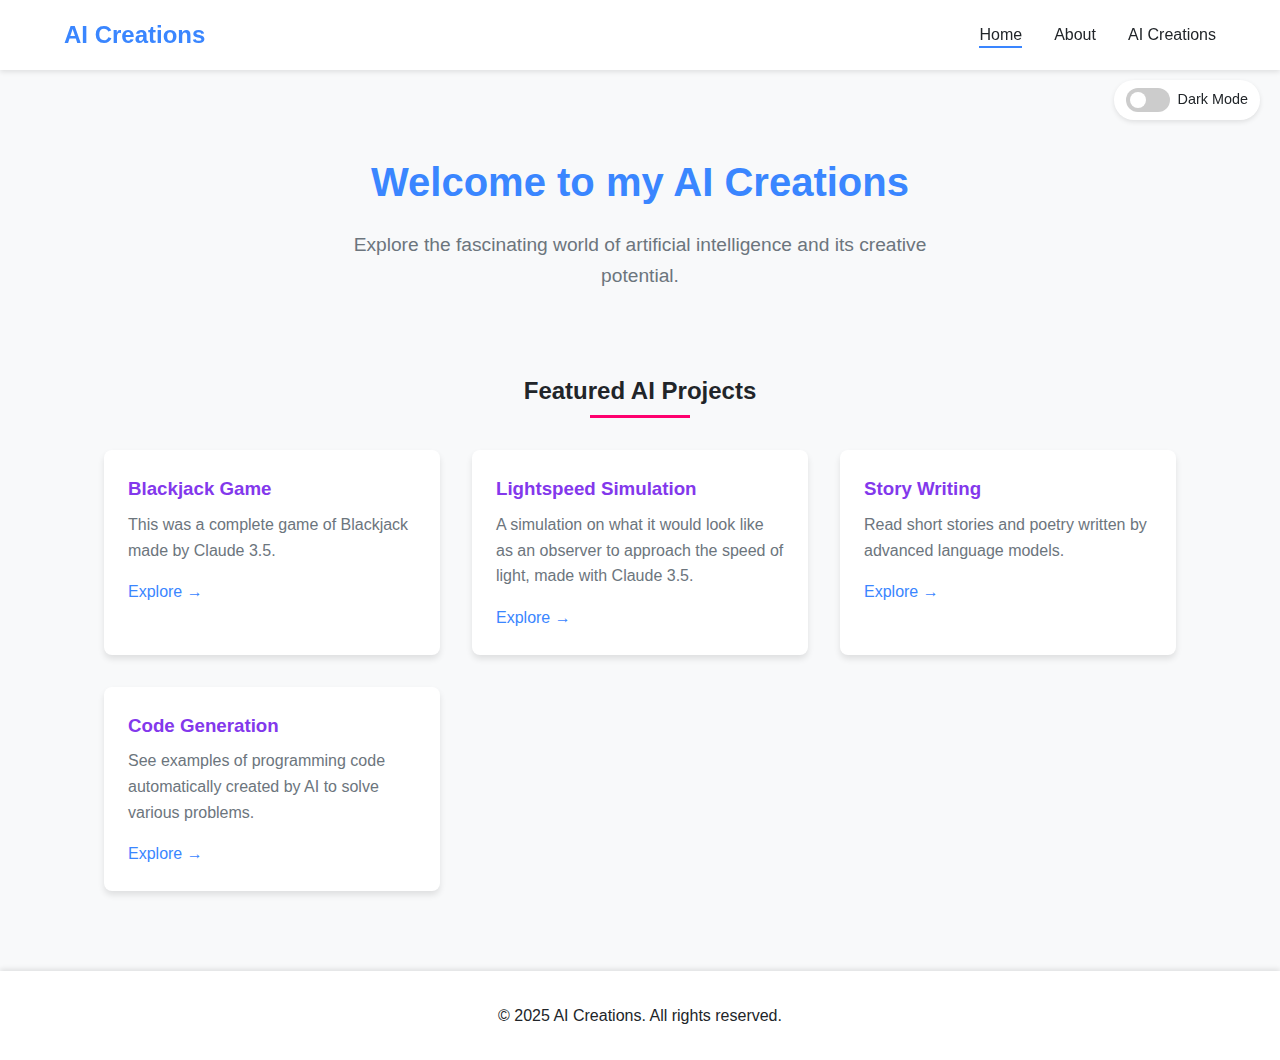
==== index.html @ d7e6d96b "Better Css, Js, and HTML file structure" ====
<!DOCTYPE html>
<html lang="en">
<head>
    <meta charset="UTF-8">
    <meta name="viewport" content="width=device-width, initial-scale=1.0">
    <title>AI Creations - Home</title>
    <link rel="stylesheet" href="ai_webpages/css/styles.css">
    <link rel="stylesheet" href="ai_webpages/css/theme.css">
</head>
<body>
    <header>
        <div class="logo">AI Creations</div>
        <nav id="main-nav">
            <ul class="nav-links">
                <li><a href="#" class="active">Home</a></li>
                <li><a href="about.html">About</a></li>
                <li><a href="ai_webpages/ai_creations.html">AI Creations</a></li>
            </ul>
            <div class="hamburger" id="hamburger-menu">
                <span class="bar"></span>
                <span class="bar"></span>
                <span class="bar"></span>
            </div>
        </nav>
    </header>

    <main>
        <section class="hero">
            <h1>Welcome to my AI Creations</h1>
            <p>Explore the fascinating world of artificial intelligence and its creative potential.</p>
        </section>

        <section class="featured-content">
            <h2>Featured AI Projects</h2>
            <div class="projects-grid">
                <div class="project-card">
                    <h3>Blackjack Game</h3>
                    <p>This was a complete game of Blackjack made by Claude 3.5.</p>
                    <a href="ai_webpages/Blackjack.html" class="project-link">Explore →</a>
                </div>
                <div class="project-card">
                    <h3>Lightspeed Simulation</h3>
                    <p>A simulation on what it would look like as an observer to approach the speed of light, made with Claude 3.5.</p>
                    <a href="ai_webpages/Lightspeed.html" class="project-link">Explore →</a>
                </div>
                <div class="project-card">
                    <h3>Story Writing</h3>
                    <p>Read short stories and poetry written by advanced language models.</p>
                    <a href="story-writing.html" class="project-link">Explore →</a>
                </div>
                <div class="project-card">
                    <h3>Code Generation</h3>
                    <p>See examples of programming code automatically created by AI to solve various problems.</p>
                    <a href="code-generation.html" class="project-link">Explore →</a>
                </div>
            </div>
        </section>
    </main>

    <footer>
        <p>&copy; 2025 AI Creations. All rights reserved.</p>
    </footer>

    <script src="ai_webpages/js/script.js"></script>
    <script src="ai_webpages/js/theme.js"></script>
</body>
</html>
---- ai_webpages/css/styles.css ----
/* Global Styles */
:root {
    --primary-color: #3a86ff;
    --secondary-color: #8338ec;
    --accent-color: #ff006e;
    --background-color: #f8f9fa;
    --text-color: #212529;
    --card-bg-color: white;
    --transition-speed: 0.3s;
}

* {
    margin: 0;
    padding: 0;
    box-sizing: border-box;
}

body {
    font-family: 'Segoe UI', Tahoma, Geneva, Verdana, sans-serif;
    line-height: 1.6;
    color: var(--text-color);
    background-color: var(--background-color);
}

a {
    text-decoration: none;
    color: var(--primary-color);
    transition: color var(--transition-speed) ease;
}

a:hover {
    color: var(--secondary-color);
}

/* Header and Navigation */
header {
    display: flex;
    justify-content: space-between;
    align-items: center;
    padding: 1rem 5%;
    background-color: white;
    box-shadow: 0 2px 5px rgba(0, 0, 0, 0.1);
    position: sticky;
    top: 0;
    z-index: 1000;
}

.logo {
    font-size: 1.5rem;
    font-weight: bold;
    color: var(--primary-color);
}

.nav-links {
    display: flex;
    list-style: none;
}

.nav-links li {
    margin-left: 2rem;
}

.nav-links a {
    color: var(--text-color);
    font-weight: 500;
    position: relative;
}

.nav-links a::after {
    content: '';
    position: absolute;
    bottom: -5px;
    left: 0;
    width: 0;
    height: 2px;
    background-color: var(--primary-color);
    transition: width var(--transition-speed) ease;
}

.nav-links a:hover::after,
.nav-links a.active::after {
    width: 100%;
}

.hamburger {
    display: none;
    cursor: pointer;
}

.bar {
    display: block;
    width: 25px;
    height: 3px;
    margin: 5px auto;
    transition: all var(--transition-speed) ease;
    background-color: var(--text-color);
}

/* Main Content */
main {
    max-width: 1200px;
    margin: 0 auto;
    padding: 2rem 5%;
}

.hero {
    text-align: center;
    padding: 3rem 1rem;
    margin-bottom: 2rem;
}

.hero h1 {
    font-size: 2.5rem;
    margin-bottom: 1rem;
    color: var(--primary-color);
}

.hero p {
    font-size: 1.2rem;
    max-width: 600px;
    margin: 0 auto;
    color: #6c757d;
}

.featured-content h2 {
    text-align: center;
    margin-bottom: 2rem;
    position: relative;
    padding-bottom: 0.5rem;
}

.featured-content h2::after {
    content: '';
    position: absolute;
    bottom: 0;
    left: 50%;
    transform: translateX(-50%);
    width: 100px;
    height: 3px;
    background-color: var(--accent-color);
}

.projects-grid {
    display: grid;
    grid-template-columns: repeat(auto-fit, minmax(250px, 1fr));
    gap: 2rem;
}

.project-card {
    background-color: var(--card-bg-color);
    border-radius: 8px;
    padding: 1.5rem;
    box-shadow: 0 4px 6px rgba(0, 0, 0, 0.1);
    transition: transform var(--transition-speed) ease, box-shadow var(--transition-speed) ease;
}

.project-card:hover {
    transform: translateY(-5px);
    box-shadow: 0 10px 15px rgba(0, 0, 0, 0.1);
}

.project-card h3 {
    color: var(--secondary-color);
    margin-bottom: 0.5rem;
}

.project-card p {
    margin-bottom: 1rem;
    color: #6c757d;
}

.project-link {
    display: inline-block;
    font-weight: 500;
    transition: transform var(--transition-speed) ease;
}

.project-link:hover {
    transform: translateX(5px);
}

/* Footer */
footer {
    text-align: center;
    padding: 2rem;
    background-color: white;
    box-shadow: 0 -2px 5px rgba(0, 0, 0, 0.1);
    margin-top: 3rem;
}

/* Responsive Design */
@media screen and (max-width: 768px) {
    .nav-links {
        position: fixed;
        left: -100%;
        top: 70px;
        flex-direction: column;
        background-color: white;
        width: 100%;
        text-align: center;
        transition: 0.3s;
        box-shadow: 0 10px 15px rgba(0, 0, 0, 0.1);
        padding: 2rem 0;
    }

    .nav-links.active {
        left: 0;
    }

    .nav-links li {
        margin: 1.5rem 0;
    }

    .hamburger {
        display: block;
    }

    .hamburger.active .bar:nth-child(2) {
        opacity: 0;
    }

    .hamburger.active .bar:nth-child(1) {
        transform: translateY(8px) rotate(45deg);
    }

    .hamburger.active .bar:nth-child(3) {
        transform: translateY(-8px) rotate(-45deg);
    }

    .hero h1 {
        font-size: 2rem;
    }

    .hero p {
        font-size: 1rem;
    }
}
---- ai_webpages/css/theme.css ----
:root {
    --primary-color: #3a86ff;
    --secondary-color: #8338ec;
    --accent-color: #ff006e;
    --background-color: #f8f9fa;
    --text-color: #212529;
    --card-bg-color: white;
    --transition-speed: 0.3s;
}

/* Dark Theme Variables */
[data-theme="dark"] {
    --primary-color: #64b5f6;
    --secondary-color: #bb86fc;
    --accent-color: #ff4081;
    --background-color: #121212;
    --text-color: #e0e0e0;
    --card-bg-color: #1e1e1e;
}

/* Dark mode toggle */
.theme-switch-wrapper {
    display: flex;
    align-items: center;
    position: fixed;
    right: 20px;
    top: 80px;
    z-index: 999;
    background-color: var(--card-bg-color);
    padding: 8px 12px;
    border-radius: 30px;
    box-shadow: 0 2px 5px rgba(0, 0, 0, 0.1);
    transition: background-color var(--transition-speed) ease;
}

.theme-switch {
    display: inline-block;
    height: 24px;
    position: relative;
    width: 44px;
    margin-right: 8px;
}

.theme-switch input {
    display: none;
}

.slider {
    background-color: #ccc;
    bottom: 0;
    cursor: pointer;
    left: 0;
    position: absolute;
    right: 0;
    top: 0;
    transition: .4s;
}

.slider:before {
    background-color: #fff;
    bottom: 4px;
    content: "";
    height: 16px;
    left: 4px;
    position: absolute;
    transition: .4s;
    width: 16px;
}

input:checked + .slider {
    background-color: var(--primary-color);
}

input:checked + .slider:before {
    transform: translateX(20px);
}

.slider.round {
    border-radius: 34px;
}

.slider.round:before {
    border-radius: 50%;
}

.theme-label {
    font-size: 0.9rem;
    font-weight: 500;
}

/* Dark mode specific styles */
[data-theme="dark"] header,
[data-theme="dark"] footer,
[data-theme="dark"] .featured-project,
[data-theme="dark"] .project-card,
[data-theme="dark"] .subscribe-section,
[data-theme="dark"] .theme-switch-wrapper {
    background-color: #1e1e1e;
    box-shadow: 0 2px 5px rgba(0, 0, 0, 0.3);
}

[data-theme="dark"] .nav-links a {
    color: #e0e0e0;
}

[data-theme="dark"] .project-image {
    background-color: #2d2d2d;
    color: #888;
}

[data-theme="dark"] .project-category {
    background-color: rgba(100, 181, 246, 0.2);
}

[data-theme="dark"] .featured-badge {
    background-color: rgba(255, 64, 129, 0.2);
}

[data-theme="dark"] .category-tab {
    background-color: #1e1e1e;
    border-color: #64b5f6;
    color: #e0e0e0;
}

[data-theme="dark"] .category-tab.active,
[data-theme="dark"] .category-tab:hover {
    background-color: #64b5f6;
    color: #121212;
}

[data-theme="dark"] .subscribe-form input {
    background-color: #2d2d2d;
    border-color: #444;
    color: #e0e0e0;
}

@media screen and (max-width: 768px) {
    .theme-switch-wrapper {
        top: auto;
        bottom: 20px;
    }
    
    [data-theme="dark"] .nav-links {
        background-color: #1e1e1e;
    }
}
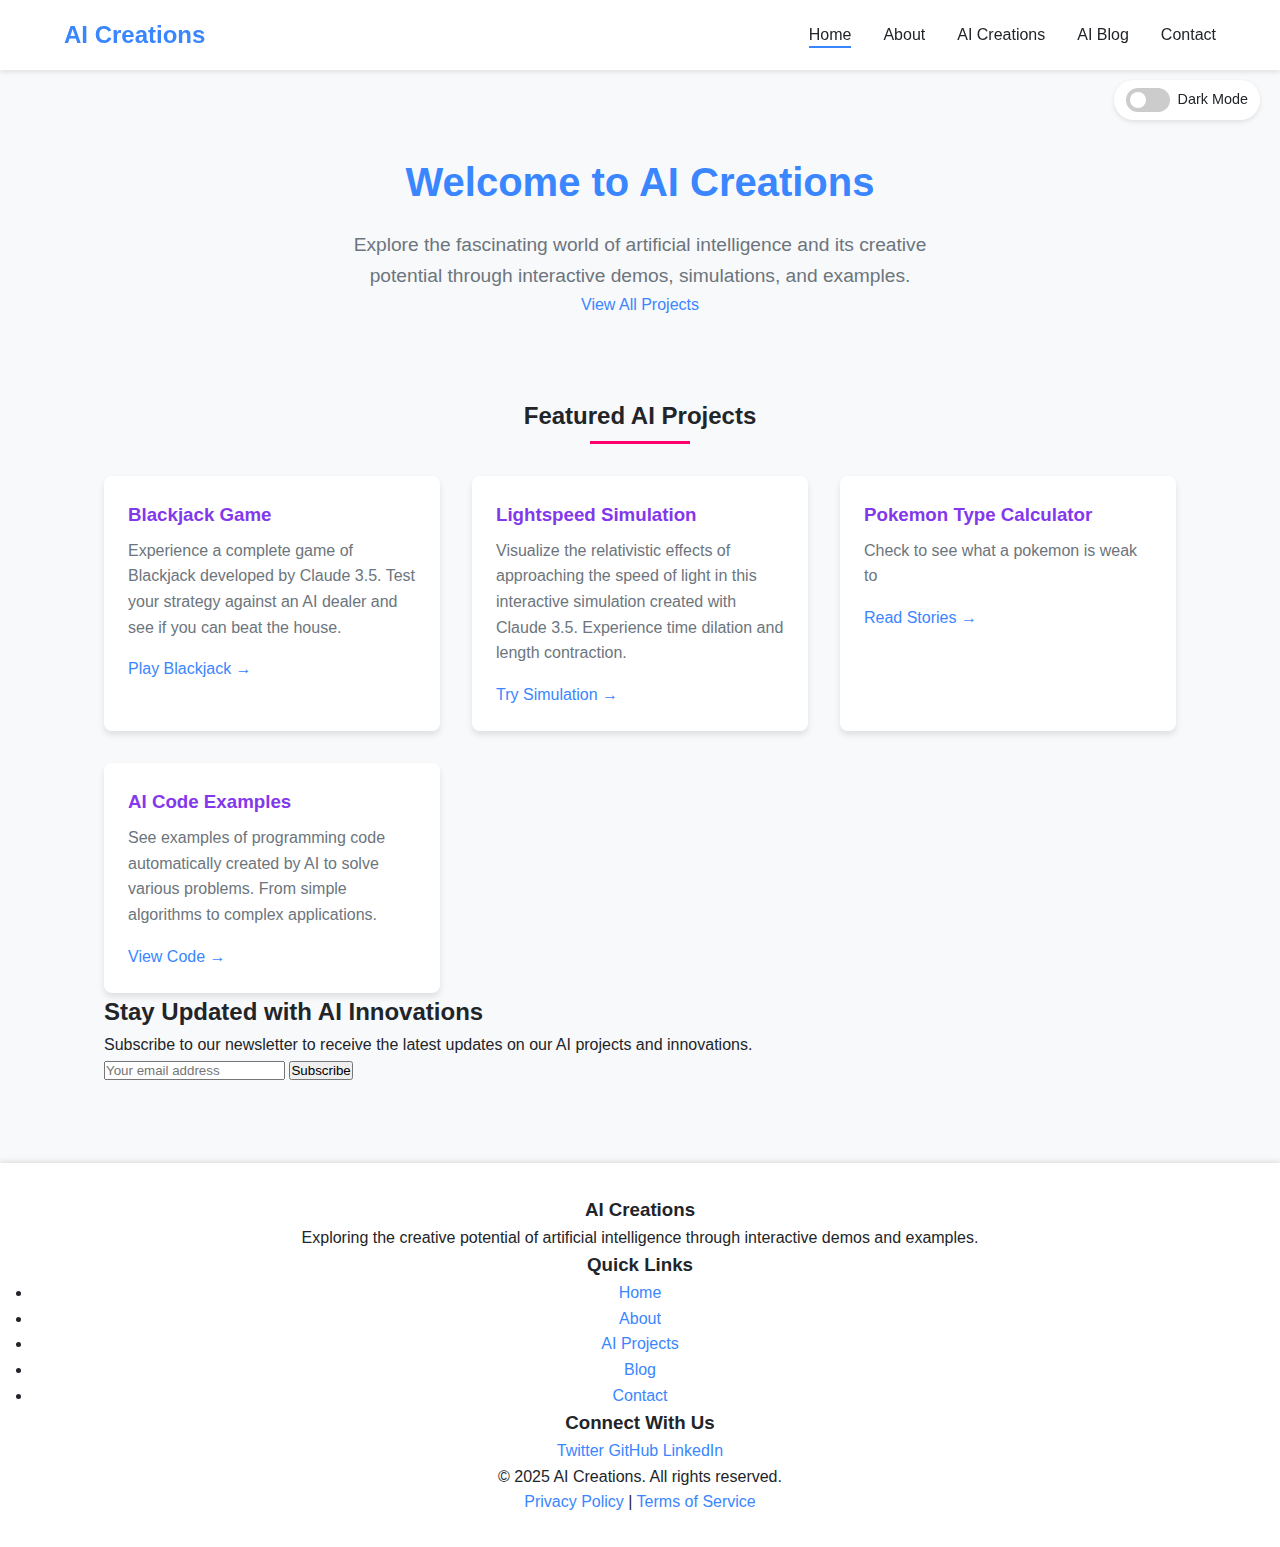
==== commit 6702f1bf: "Added pokemon calculator" ====
--- a/index.html
+++ b/index.html
@@ -3,65 +3,126 @@
 <head>
     <meta charset="UTF-8">
     <meta name="viewport" content="width=device-width, initial-scale=1.0">
-    <title>AI Creations - Home</title>
+    <meta name="description" content="Explore AI-generated creative projects including games, simulations, stories, and code examples showcasing the artistic potential of artificial intelligence.">
+    <meta name="keywords" content="AI creations, artificial intelligence, AI projects, AI games, AI simulations, Blackjack AI, Lightspeed simulation, AI stories, AI code generation">
+    <meta name="author" content="AI Creations">
+    <meta name="robots" content="index, follow">
+    
+    <!-- Open Graph / Facebook -->
+    <meta property="og:type" content="website">
+    <meta property="og:url" content="https://www.aicreations.com/">
+    <meta property="og:title" content="AI Creations - Explore AI-Generated Creative Projects">
+    <meta property="og:description" content="Discover innovative AI projects including games, simulations, stories, and code examples showcasing artificial intelligence's creative capabilities.">
+    <meta property="og:image" content="https://www.aicreations.com/images/ai-creations-preview.jpg">
+    
+    <!-- Twitter -->
+    <meta property="twitter:card" content="summary_large_image">
+    <meta property="twitter:url" content="https://www.aicreations.com/">
+    <meta property="twitter:title" content="AI Creations - Explore AI-Generated Creative Projects">
+    <meta property="twitter:description" content="Discover innovative AI projects including games, simulations, stories, and code examples showcasing artificial intelligence's creative capabilities.">
+    <meta property="twitter:image" content="https://www.aicreations.com/images/ai-creations-preview.jpg">
+    
+    <title>AI Creations - Explore AI-Generated Creative Projects</title>
     <link rel="stylesheet" href="ai_webpages/css/styles.css">
     <link rel="stylesheet" href="ai_webpages/css/theme.css">
+    <link rel="canonical" href="https://www.aicreations.com/">
 </head>
 <body>
     <header>
-        <div class="logo">AI Creations</div>
-        <nav id="main-nav">
+        <div class="logo" aria-label="AI Creations Logo">AI Creations</div>
+        <nav id="main-nav" aria-label="Main Navigation">
             <ul class="nav-links">
-                <li><a href="#" class="active">Home</a></li>
+                <li><a href="index.html" class="active" aria-current="page">Home</a></li>
                 <li><a href="about.html">About</a></li>
                 <li><a href="ai_webpages/ai_creations.html">AI Creations</a></li>
+                <li><a href="blog.html">AI Blog</a></li>
+                <li><a href="contact.html">Contact</a></li>
             </ul>
-            <div class="hamburger" id="hamburger-menu">
+            <button class="hamburger" id="hamburger-menu" aria-expanded="false" aria-controls="main-nav" aria-label="Toggle navigation menu">
                 <span class="bar"></span>
                 <span class="bar"></span>
                 <span class="bar"></span>
-            </div>
+            </button>
         </nav>
     </header>
 
     <main>
         <section class="hero">
-            <h1>Welcome to my AI Creations</h1>
-            <p>Explore the fascinating world of artificial intelligence and its creative potential.</p>
+            <h1>Welcome to AI Creations</h1>
+            <p>Explore the fascinating world of artificial intelligence and its creative potential through interactive demos, simulations, and examples.</p>
+            <a href="ai_webpages/ai_creations.html" class="cta-button">View All Projects</a>
         </section>
 
         <section class="featured-content">
             <h2>Featured AI Projects</h2>
             <div class="projects-grid">
-                <div class="project-card">
+                <article class="project-card">
                     <h3>Blackjack Game</h3>
-                    <p>This was a complete game of Blackjack made by Claude 3.5.</p>
-                    <a href="ai_webpages/Blackjack.html" class="project-link">Explore →</a>
-                </div>
-                <div class="project-card">
+                    <p>Experience a complete game of Blackjack developed by Claude 3.5. Test your strategy against an AI dealer and see if you can beat the house.</p>
+                    <a href="ai_webpages/Blackjack.html" class="project-link">Play Blackjack →</a>
+                </article>
+                <article class="project-card">
                     <h3>Lightspeed Simulation</h3>
-                    <p>A simulation on what it would look like as an observer to approach the speed of light, made with Claude 3.5.</p>
-                    <a href="ai_webpages/Lightspeed.html" class="project-link">Explore →</a>
-                </div>
-                <div class="project-card">
-                    <h3>Story Writing</h3>
-                    <p>Read short stories and poetry written by advanced language models.</p>
-                    <a href="story-writing.html" class="project-link">Explore →</a>
-                </div>
-                <div class="project-card">
-                    <h3>Code Generation</h3>
-                    <p>See examples of programming code automatically created by AI to solve various problems.</p>
-                    <a href="code-generation.html" class="project-link">Explore →</a>
-                </div>
+                    <p>Visualize the relativistic effects of approaching the speed of light in this interactive simulation created with Claude 3.5. Experience time dilation and length contraction.</p>
+                    <a href="ai_webpages/Lightspeed.html" class="project-link">Try Simulation →</a>
+                </article>
+                <article class="project-card">
+                    <h3>Pokemon Type Calculator</h3>
+                    <p>Check to see what a pokemon is weak to</p>
+                    <a href="ai_webpages/pokemon.html" class="project-link">Read Stories →</a>
+                </article>
+                <article class="project-card">
+                    <h3>AI Code Examples</h3>
+                    <p>See examples of programming code automatically created by AI to solve various problems. From simple algorithms to complex applications.</p>
+                    <a href="ai_webpages/code-generation.html" class="project-link">View Code →</a>
+                </article>
             </div>
+        </section>
+        
+        <section class="newsletter">
+            <h2>Stay Updated with AI Innovations</h2>
+            <p>Subscribe to our newsletter to receive the latest updates on our AI projects and innovations.</p>
+            <form action="/subscribe" method="post" class="newsletter-form">
+                <input type="email" name="email" placeholder="Your email address" required aria-label="Email address">
+                <button type="submit" class="subscribe-button">Subscribe</button>
+            </form>
         </section>
     </main>
 
     <footer>
-        <p>&copy; 2025 AI Creations. All rights reserved.</p>
+        <div class="footer-content">
+            <div class="footer-section">
+                <h3>AI Creations</h3>
+                <p>Exploring the creative potential of artificial intelligence through interactive demos and examples.</p>
+            </div>
+            <div class="footer-section">
+                <h3>Quick Links</h3>
+                <ul>
+                    <li><a href="index.html">Home</a></li>
+                    <li><a href="about.html">About</a></li>
+                    <li><a href="ai_webpages/ai_creations.html">AI Projects</a></li>
+                    <li><a href="blog.html">Blog</a></li>
+                    <li><a href="contact.html">Contact</a></li>
+                </ul>
+            </div>
+            <div class="footer-section">
+                <h3>Connect With Us</h3>
+                <div class="social-links">
+                    <a href="https://twitter.com/aicreations" aria-label="Twitter">Twitter</a>
+                    <a href="https://github.com/aicreations" aria-label="GitHub">GitHub</a>
+                    <a href="https://linkedin.com/company/aicreations" aria-label="LinkedIn">LinkedIn</a>
+                </div>
+            </div>
+        </div>
+        <div class="copyright">
+            <p>&copy; 2025 AI Creations. All rights reserved.</p>
+            <p><a href="privacy-policy.html">Privacy Policy</a> | <a href="terms-of-service.html">Terms of Service</a></p>
+        </div>
     </footer>
 
-    <script src="ai_webpages/js/script.js"></script>
-    <script src="ai_webpages/js/theme.js"></script>
+    <!-- Deferred JavaScript loading -->
+    <script src="ai_webpages/js/script.js" defer></script>
+    <script src="ai_webpages/js/theme.js" defer></script>
+    <script src="ai_webpages/js/seo-schema.js" defer></script>
 </body>
 </html>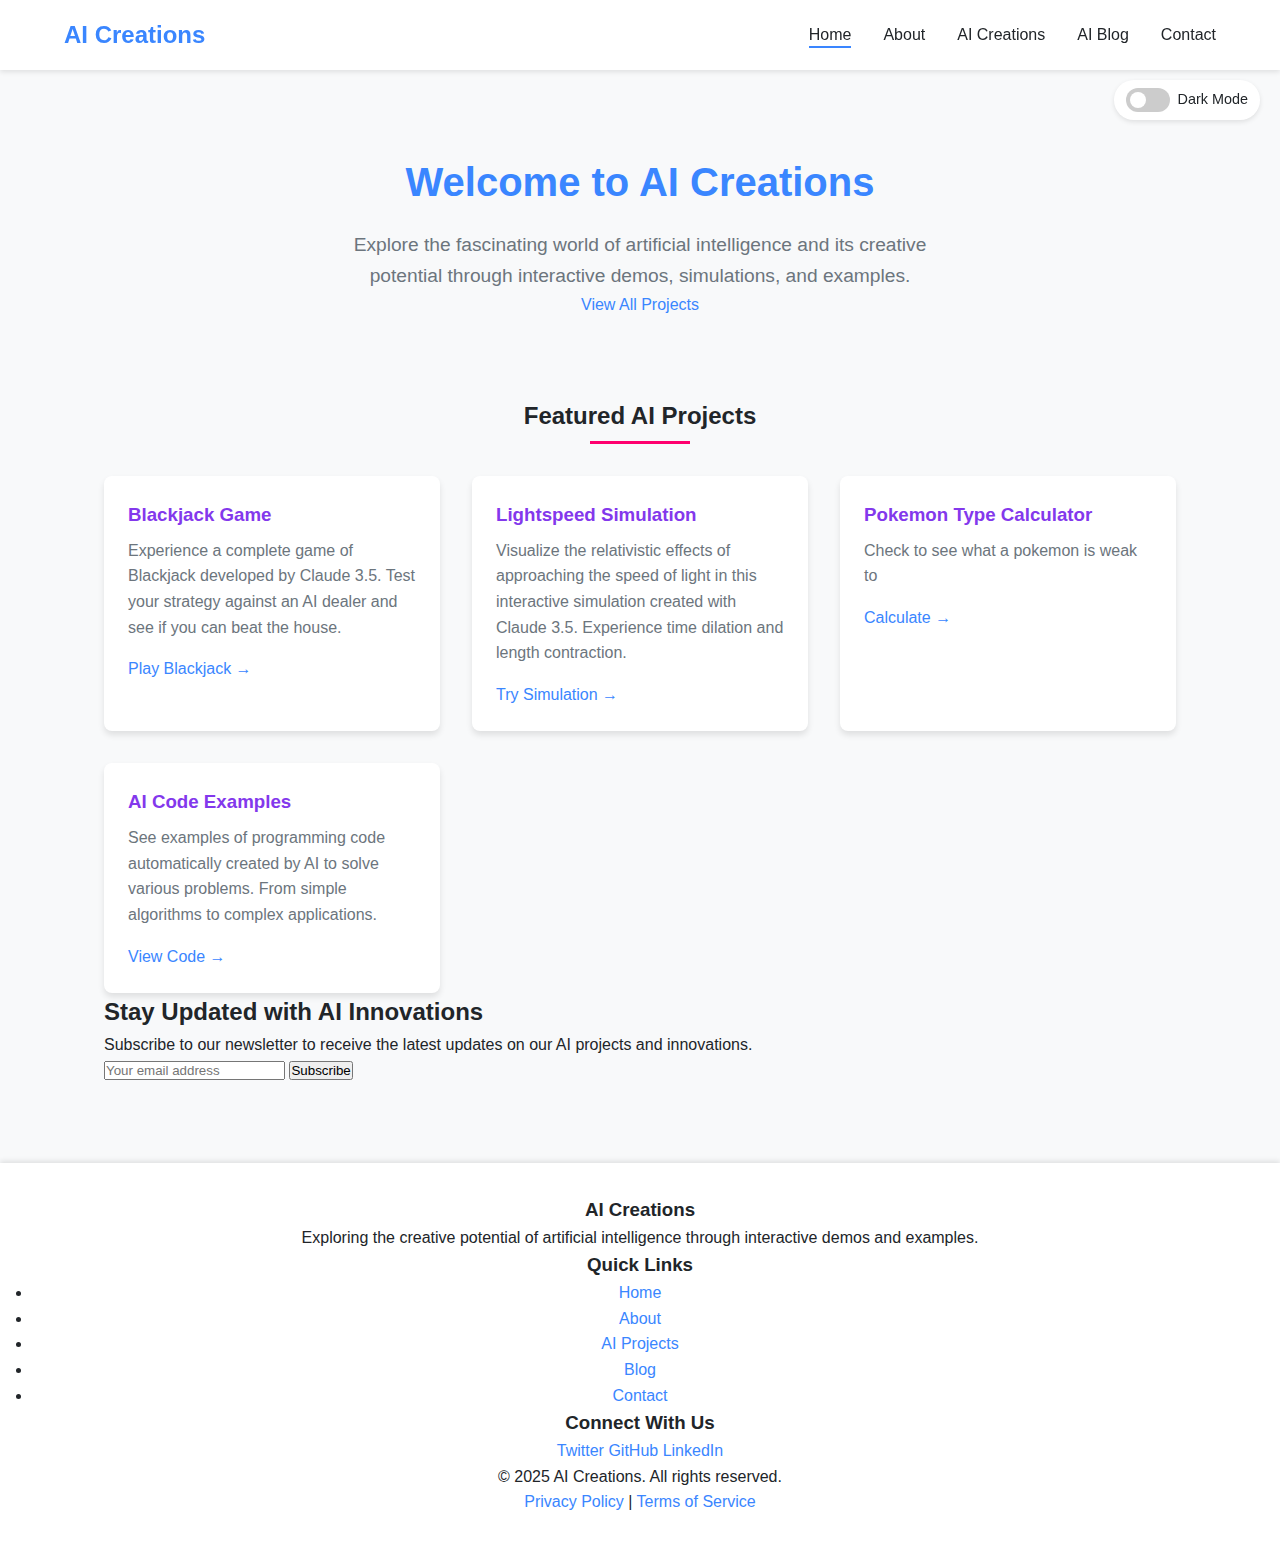
==== commit 8fdffd6f: "Update index.html" ====
--- a/index.html
+++ b/index.html
@@ -69,7 +69,7 @@
                 <article class="project-card">
                     <h3>Pokemon Type Calculator</h3>
                     <p>Check to see what a pokemon is weak to</p>
-                    <a href="ai_webpages/pokemon.html" class="project-link">Read Stories →</a>
+                    <a href="ai_webpages/pokemon.html" class="project-link">Calculate →</a>
                 </article>
                 <article class="project-card">
                     <h3>AI Code Examples</h3>
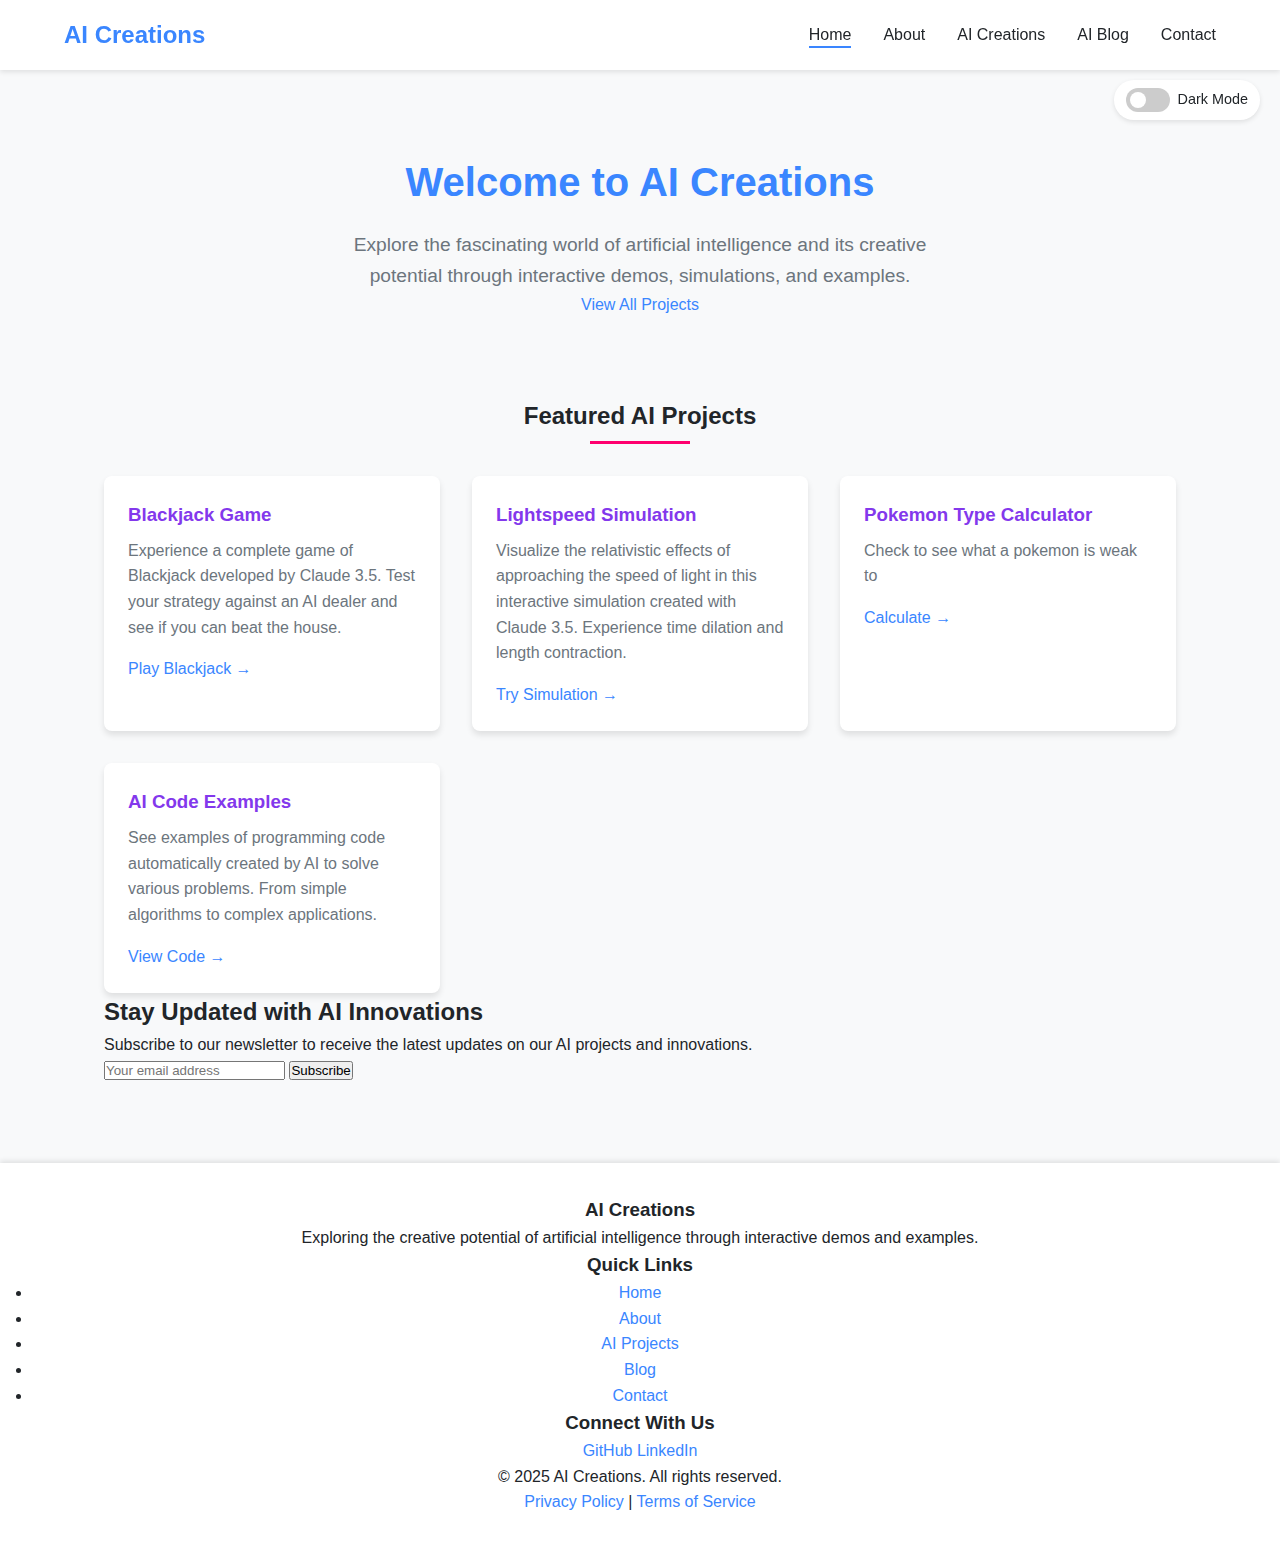
==== commit a8d9643e: "updated github and linkedin links" ====
--- a/index.html
+++ b/index.html
@@ -108,9 +108,8 @@
             <div class="footer-section">
                 <h3>Connect With Us</h3>
                 <div class="social-links">
-                    <a href="https://twitter.com/aicreations" aria-label="Twitter">Twitter</a>
-                    <a href="https://github.com/aicreations" aria-label="GitHub">GitHub</a>
-                    <a href="https://linkedin.com/company/aicreations" aria-label="LinkedIn">LinkedIn</a>
+                    <a href="https://github.com/DSWYa" aria-label="GitHub">GitHub</a>
+                    <a href="https://www.linkedin.com/in/drake-w-73963710b/" aria-label="LinkedIn">LinkedIn</a>
                 </div>
             </div>
         </div>
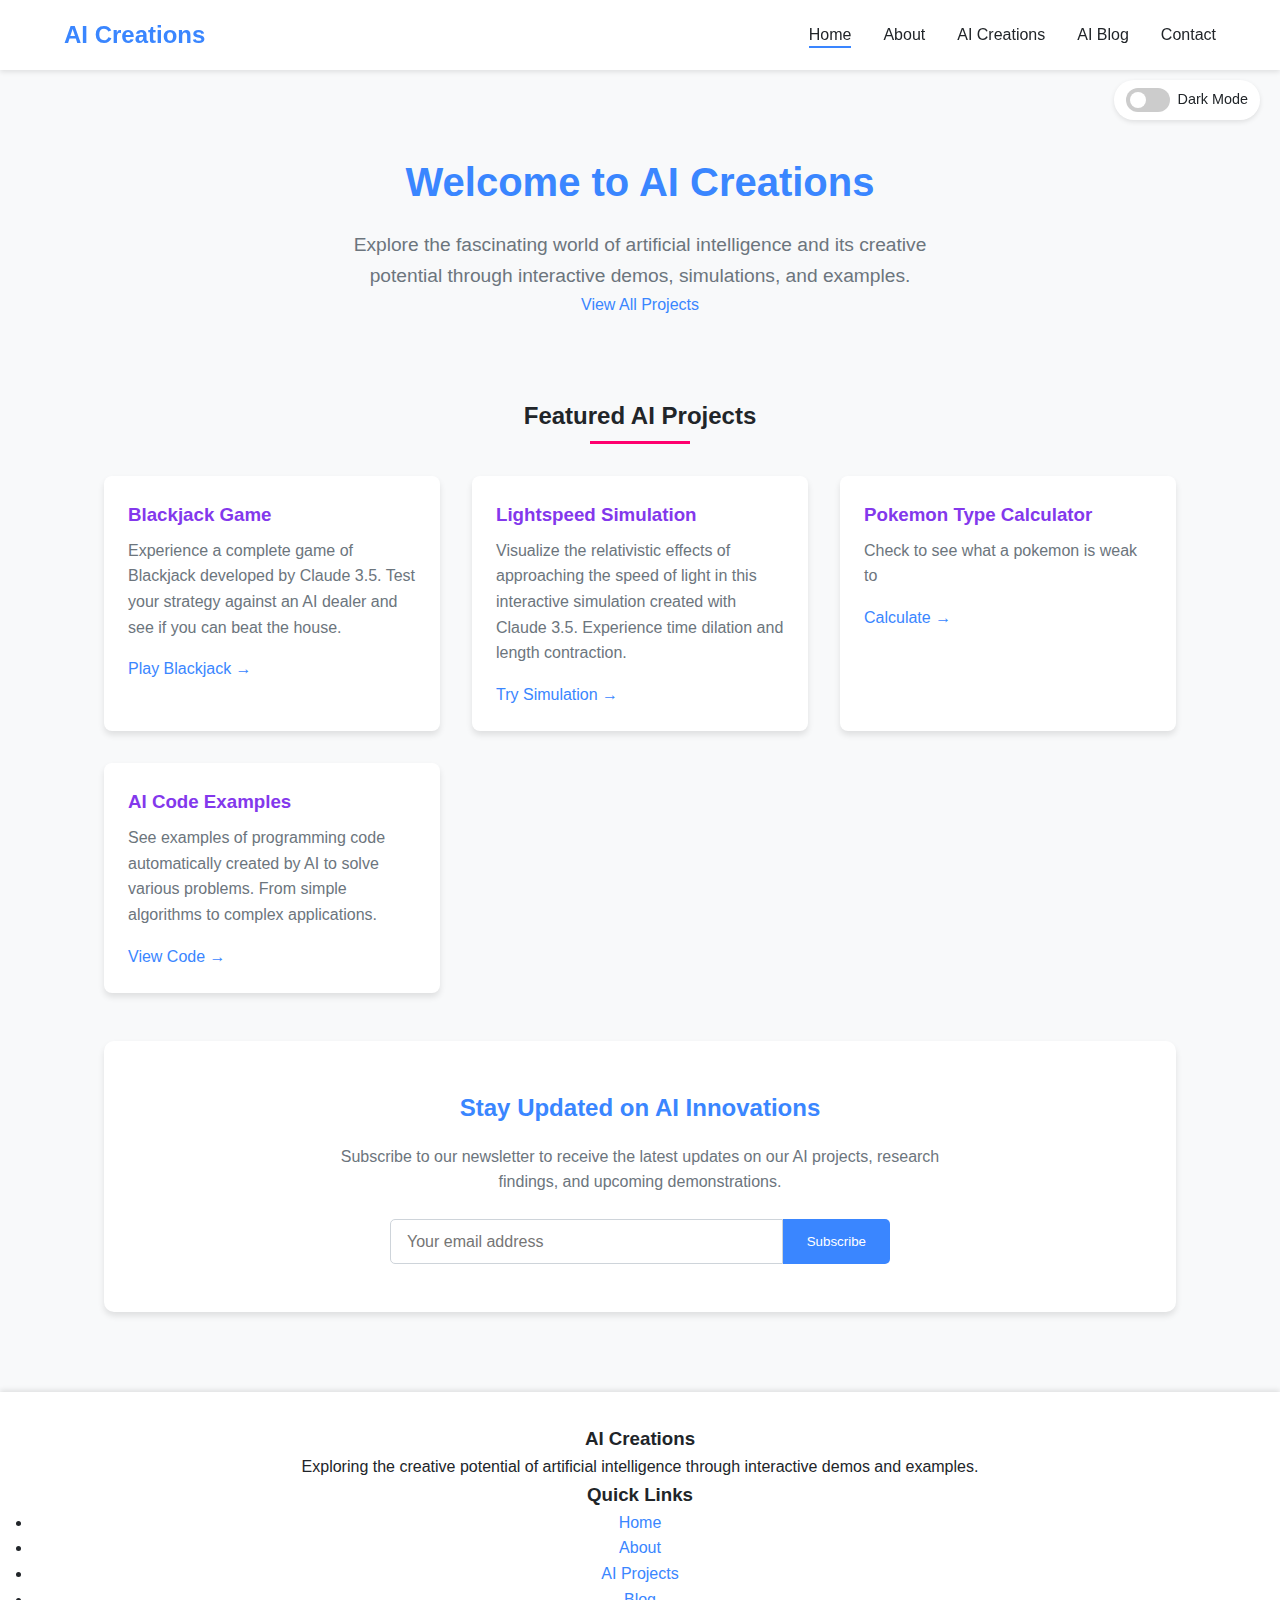
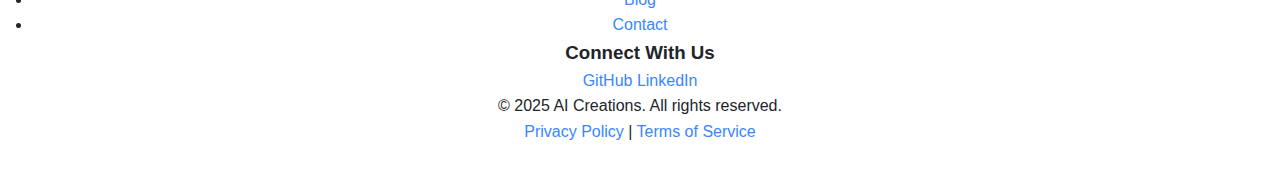
==== commit b94677b3: "Fixed subscribe box on homepage" ====
--- a/index.html
+++ b/index.html
@@ -78,13 +78,13 @@
                 </article>
             </div>
         </section>
-        
-        <section class="newsletter">
-            <h2>Stay Updated with AI Innovations</h2>
-            <p>Subscribe to our newsletter to receive the latest updates on our AI projects and innovations.</p>
-            <form action="/subscribe" method="post" class="newsletter-form">
-                <input type="email" name="email" placeholder="Your email address" required aria-label="Email address">
-                <button type="submit" class="subscribe-button">Subscribe</button>
+    
+        <section class="subscribe-section">
+            <h2>Stay Updated on AI Innovations</h2>
+            <p>Subscribe to our newsletter to receive the latest updates on our AI projects, research findings, and upcoming demonstrations.</p>
+            <form class="subscribe-form">
+                <input type="email" placeholder="Your email address" required>
+                <button type="submit">Subscribe</button>
             </form>
         </section>
     </main>
--- a/ai_webpages/css/styles.css
+++ b/ai_webpages/css/styles.css
@@ -177,6 +177,54 @@
 
 .project-link:hover {
     transform: translateX(5px);
+}
+.subscribe-section {
+    margin-top: 3rem;
+    background-color: white;
+    padding: 3rem;
+    border-radius: 10px;
+    text-align: center;
+    box-shadow: 0 4px 6px rgba(0, 0, 0, 0.1);
+}
+
+.subscribe-section h2 {
+    margin-bottom: 1rem;
+    color: var(--primary-color);
+}
+
+.subscribe-section p {
+    max-width: 600px;
+    margin: 0 auto 1.5rem;
+    color: #6c757d;
+}
+
+.subscribe-form {
+    display: flex;
+    max-width: 500px;
+    margin: 0 auto;
+}
+
+.subscribe-form input {
+    flex: 1;
+    padding: 0.8rem 1rem;
+    border: 1px solid #ced4da;
+    border-radius: 5px 0 0 5px;
+    font-size: 1rem;
+}
+
+.subscribe-form button {
+    padding: 0.8rem 1.5rem;
+    background-color: var(--primary-color);
+    color: white;
+    border: none;
+    border-radius: 0 5px 5px 0;
+    cursor: pointer;
+    font-weight: 500;
+    transition: background-color var(--transition-speed) ease;
+}
+
+.subscribe-form button:hover {
+    background-color: var(--secondary-color);
 }
 
 /* Footer */
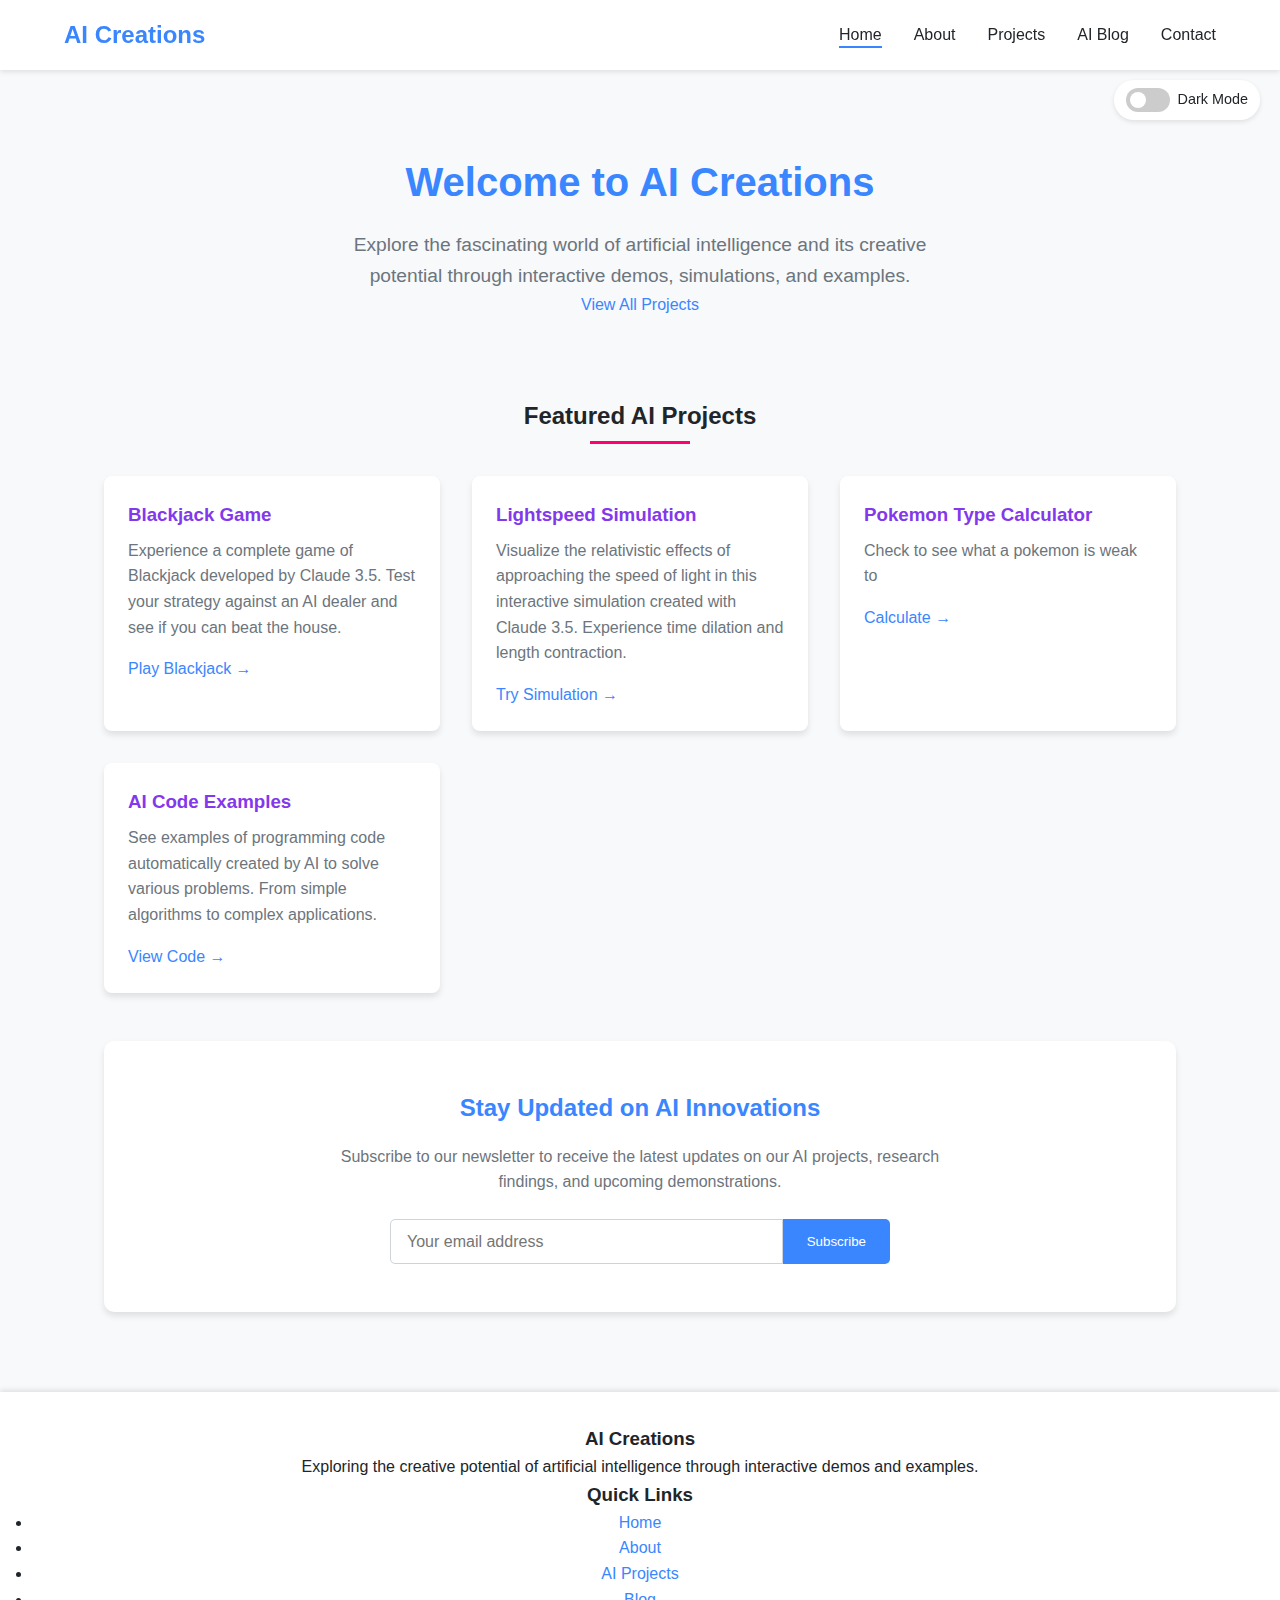
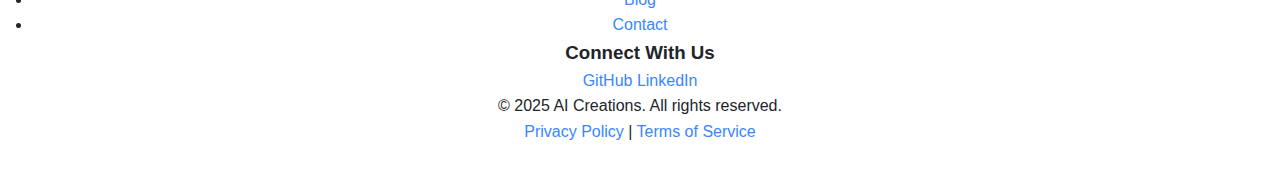
==== commit fc0a8f28: "changed webpage to projects not ai creations" ====
--- a/index.html
+++ b/index.html
@@ -34,7 +34,7 @@
             <ul class="nav-links">
                 <li><a href="index.html" class="active" aria-current="page">Home</a></li>
                 <li><a href="about.html">About</a></li>
-                <li><a href="ai_webpages/ai_creations.html">AI Creations</a></li>
+                <li><a href="ai_webpages/ai_creations.html">Projects</a></li>
                 <li><a href="blog.html">AI Blog</a></li>
                 <li><a href="contact.html">Contact</a></li>
             </ul>
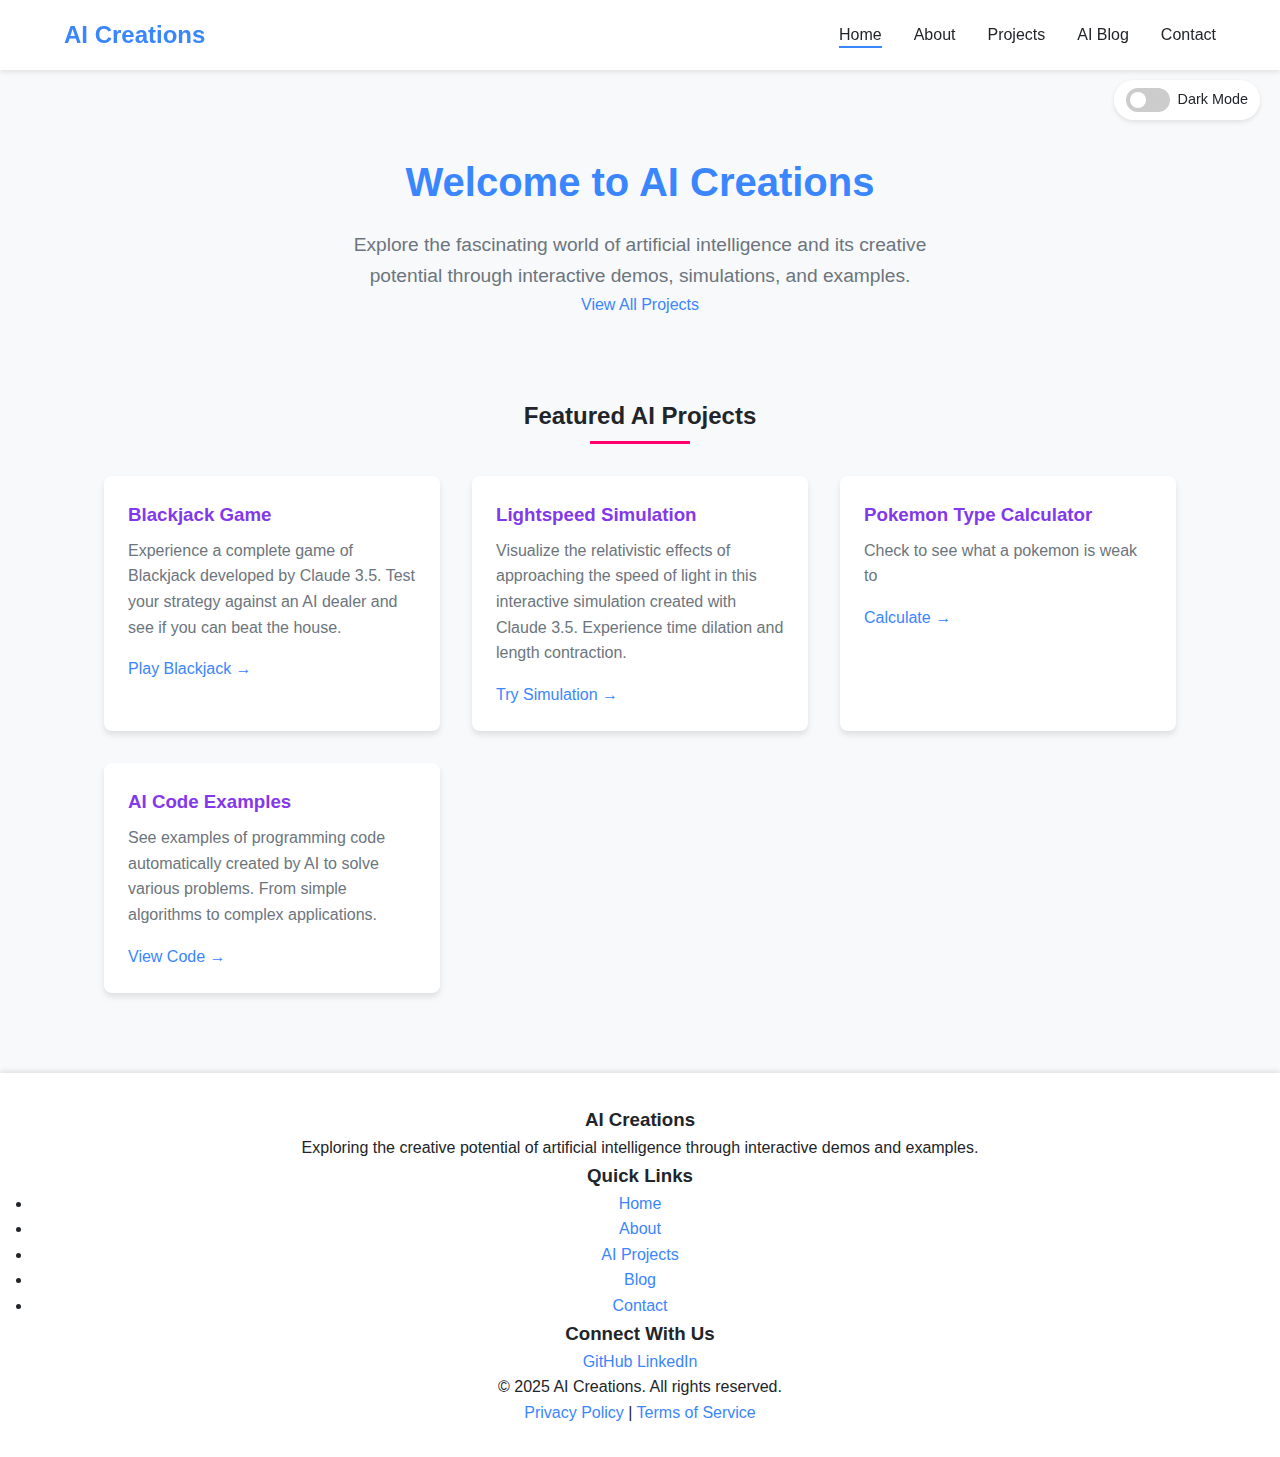
==== commit ee56dbbd: "tweaked some pages" ====
--- a/index.html
+++ b/index.html
@@ -79,14 +79,6 @@
             </div>
         </section>
     
-        <section class="subscribe-section">
-            <h2>Stay Updated on AI Innovations</h2>
-            <p>Subscribe to our newsletter to receive the latest updates on our AI projects, research findings, and upcoming demonstrations.</p>
-            <form class="subscribe-form">
-                <input type="email" placeholder="Your email address" required>
-                <button type="submit">Subscribe</button>
-            </form>
-        </section>
     </main>
 
     <footer>
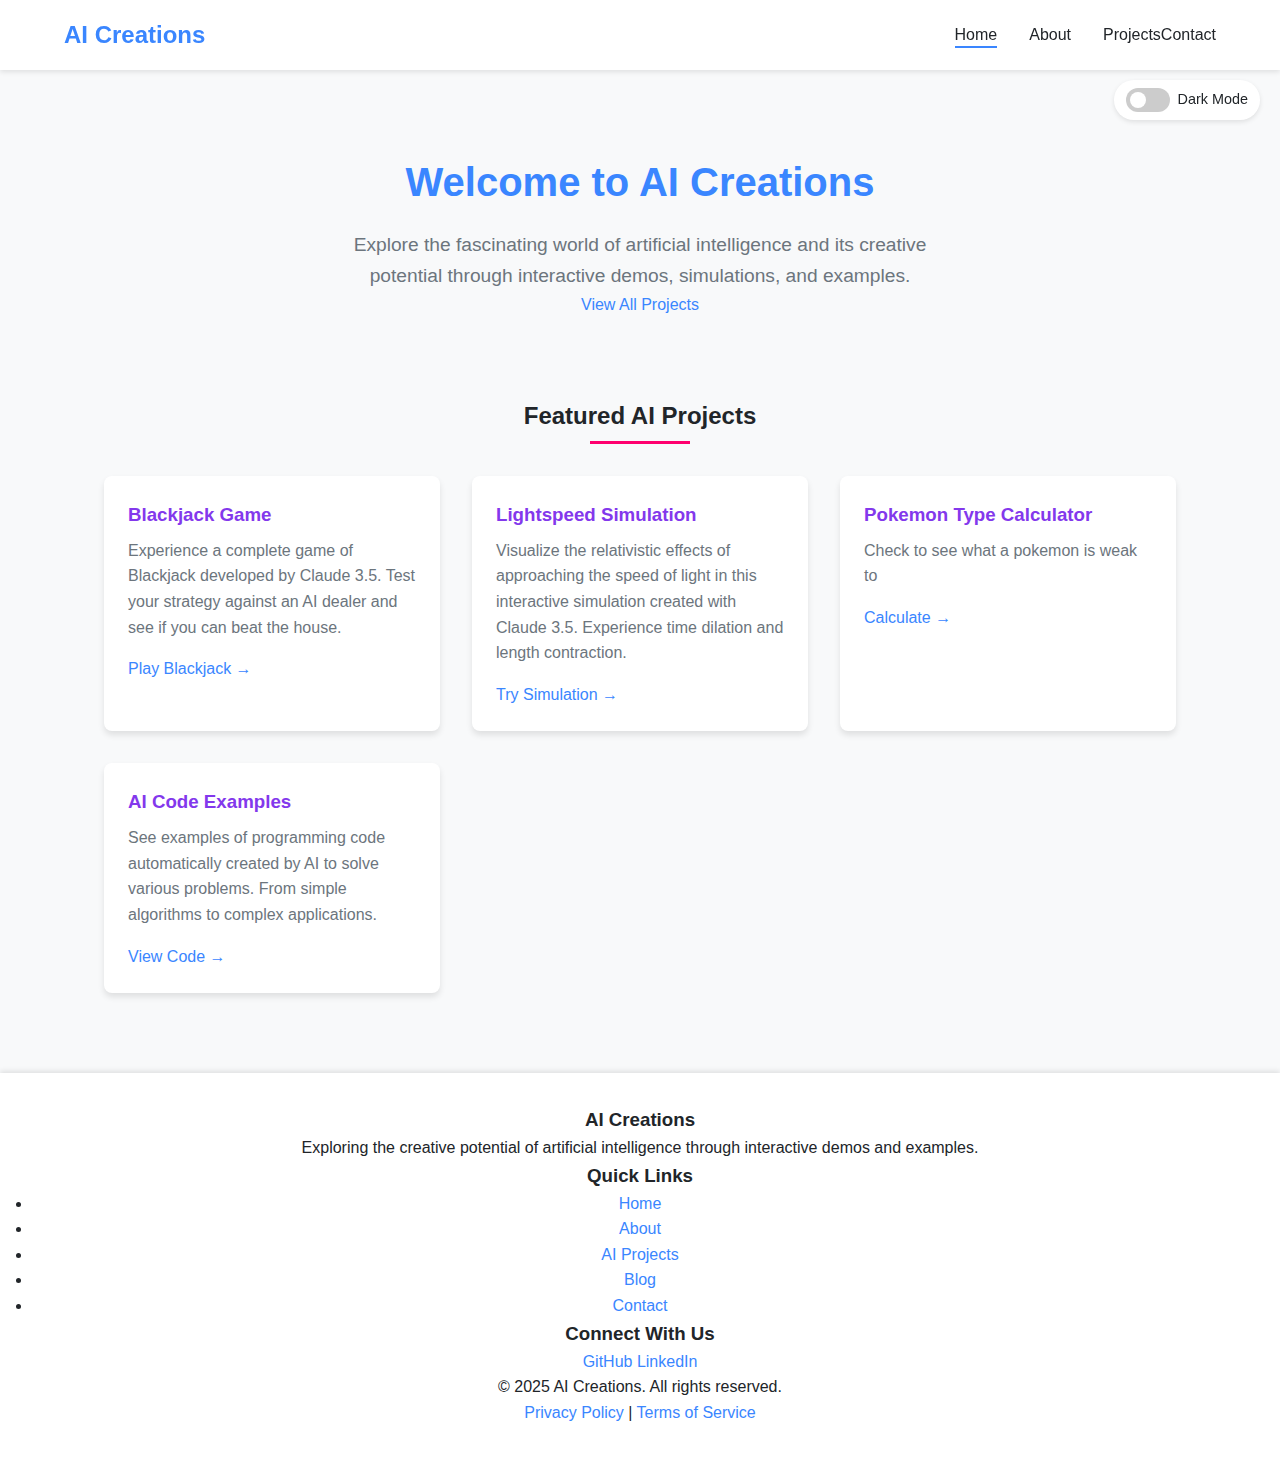
==== commit 544d592a: "deleted blog" ====
--- a/index.html
+++ b/index.html
@@ -7,20 +7,7 @@
     <meta name="keywords" content="AI creations, artificial intelligence, AI projects, AI games, AI simulations, Blackjack AI, Lightspeed simulation, AI stories, AI code generation">
     <meta name="author" content="AI Creations">
     <meta name="robots" content="index, follow">
-    
-    <!-- Open Graph / Facebook -->
-    <meta property="og:type" content="website">
-    <meta property="og:url" content="https://www.aicreations.com/">
-    <meta property="og:title" content="AI Creations - Explore AI-Generated Creative Projects">
-    <meta property="og:description" content="Discover innovative AI projects including games, simulations, stories, and code examples showcasing artificial intelligence's creative capabilities.">
-    <meta property="og:image" content="https://www.aicreations.com/images/ai-creations-preview.jpg">
-    
-    <!-- Twitter -->
-    <meta property="twitter:card" content="summary_large_image">
-    <meta property="twitter:url" content="https://www.aicreations.com/">
-    <meta property="twitter:title" content="AI Creations - Explore AI-Generated Creative Projects">
-    <meta property="twitter:description" content="Discover innovative AI projects including games, simulations, stories, and code examples showcasing artificial intelligence's creative capabilities.">
-    <meta property="twitter:image" content="https://www.aicreations.com/images/ai-creations-preview.jpg">
+
     
     <title>AI Creations - Explore AI-Generated Creative Projects</title>
     <link rel="stylesheet" href="ai_webpages/css/styles.css">
@@ -34,8 +21,7 @@
             <ul class="nav-links">
                 <li><a href="index.html" class="active" aria-current="page">Home</a></li>
                 <li><a href="about.html">About</a></li>
-                <li><a href="ai_webpages/ai_creations.html">Projects</a></li>
-                <li><a href="blog.html">AI Blog</a></li>
+                <li><a href="ai_webpages/ai_creations.html">Projects</a></li
                 <li><a href="contact.html">Contact</a></li>
             </ul>
             <button class="hamburger" id="hamburger-menu" aria-expanded="false" aria-controls="main-nav" aria-label="Toggle navigation menu">
